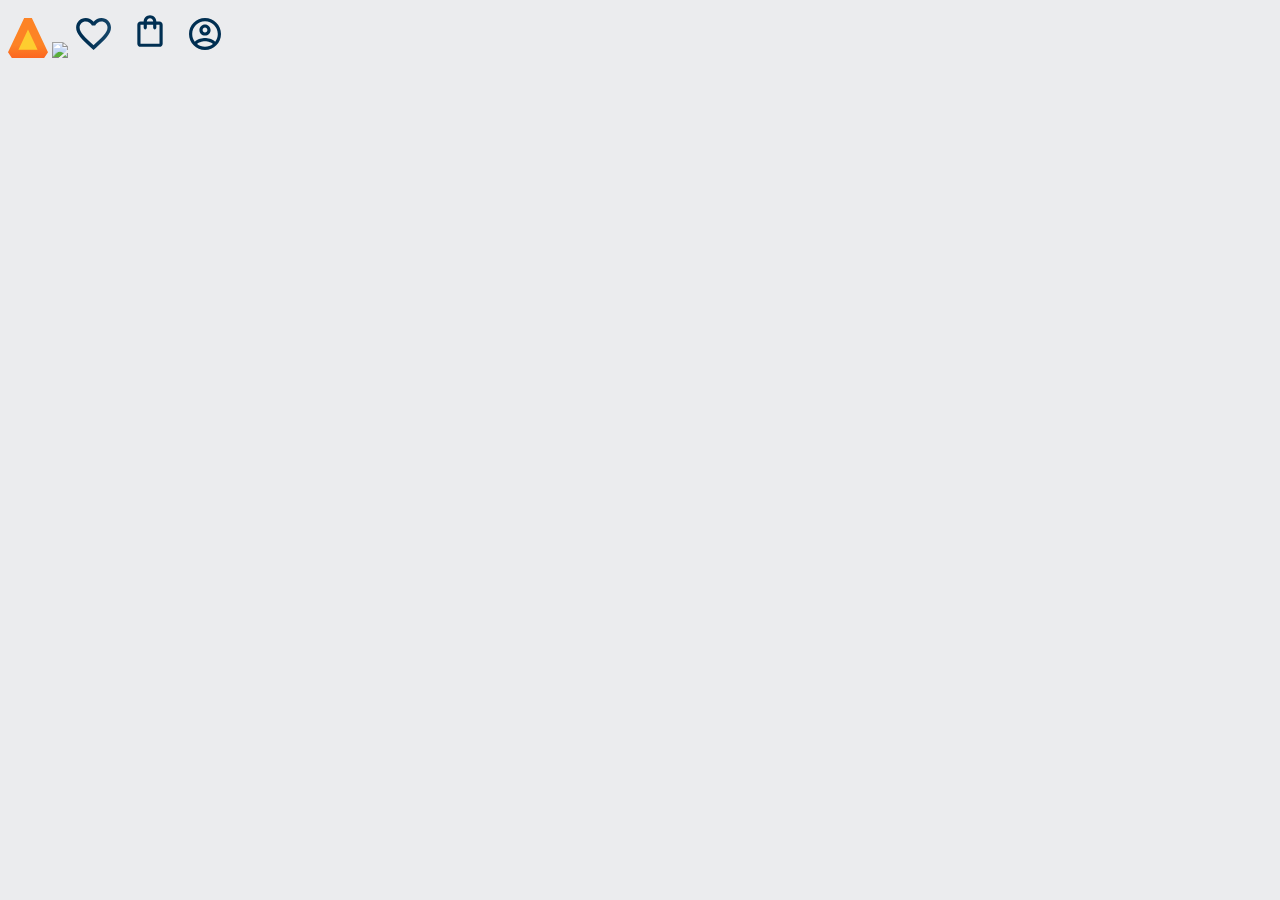
==== mobile-first-main/mobile-first-main/index.html @ c481ab5c "Add files via upload" ====
<!DOCTYPE html>
<html>
    <head>
        <meta charset="UTF-8">
        <meta name="viewport" content="width=device-width, initial-scale=1.0">
        <title>Alura Books</title>
        <link rel="stylesheet" href="styles.css">
        <link rel=”stylesheet” href=”reset.css”>
        

    </head>
    <body>
        <header class="cabeçalho">
            <span class=”cabeçalho__menu-hamburguer”></span>
            <img src="img/Logo.svg" alt=”Logo da Alurabooks”>
            <a href="#"><img src="img"
            <a href=”#”><img src="img/Favoritos.svg" alt=favoritos”></a>
            <a href=”#”><img src="img/Compras.svg" alt=”Carrinho de compras”></a>
            <a href=”#”><img src="img/Usuário.svg" alt=”Meu perfil”></a>


        </header>
        
        
        
    </body>
</html>
---- mobile-first-main/mobile-first-main/styles.css ----
@import url(“styles/header.css”);
:root {
    --cor-de-fundo: #EBECEE;
    --branco: #FFFFFF;
}
body {
    background-color: var(--cor-de-fundo);
}
.cabeçalho__menu-hamburguer {
    width: 24px;
    height: 24px;
    background-image: url(“../img/Menu.svg”);
    display: inline-block;
    }
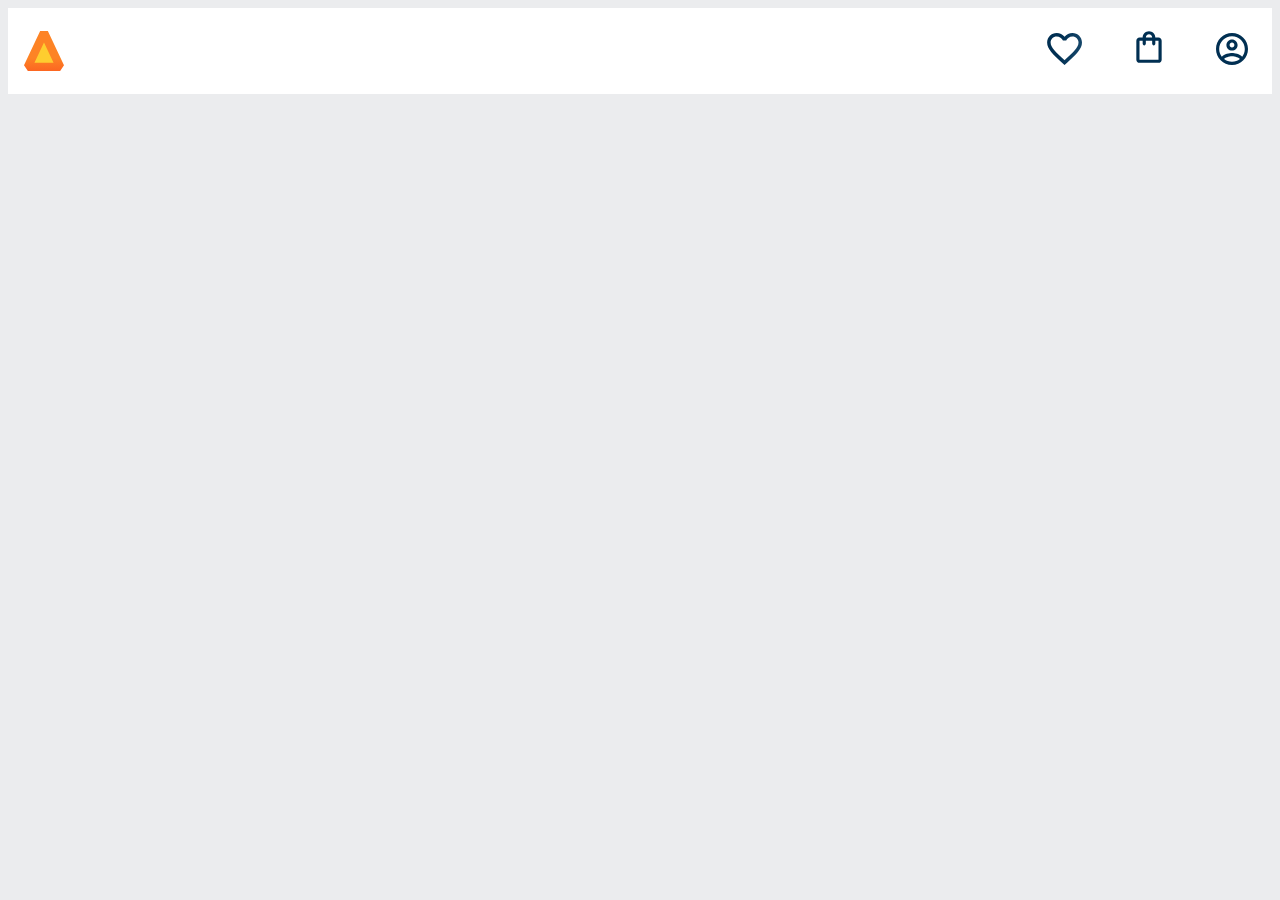
==== commit 28a3c4d3: "Add files via upload" ====
--- a/mobile-first-main/mobile-first-main/index.html
+++ b/mobile-first-main/mobile-first-main/index.html
@@ -6,18 +6,45 @@
         <title>Alura Books</title>
         <link rel="stylesheet" href="styles.css">
         <link rel=”stylesheet” href=”reset.css”>
+        <link rel=”preconnect” href=”https://fonts.googleapis.com”>
+        <link rel=”preconnect” href=”https://fonts.gstatic.com” crossorigin>
+<link href=”https://fonts.googleapis.com/
+css2?family=Poppins:wght@300;400;500;700&display=swap” rel=”stylesheet”>
         
-
     </head>
     <body>
         <header class="cabeçalho">
-            <span class=”cabeçalho__menu-hamburguer”></span>
-            <img src="img/Logo.svg" alt=”Logo da Alurabooks”>
-            <a href="#"><img src="img"
-            <a href=”#”><img src="img/Favoritos.svg" alt=favoritos”></a>
-            <a href=”#”><img src="img/Compras.svg" alt=”Carrinho de compras”></a>
-            <a href=”#”><img src="img/Usuário.svg" alt=”Meu perfil”></a>
-
+            <div class="container">
+                <input type="checkbox" id="menu" class="container__botao">
+                <label for="menu">
+                    <span class=”cabeçalho__menu-hamburguer” container__imagem></span>
+                </label>
+                <ul class="lista-menu">
+                    <li class="lista-menu__titulo">Categorias</li>
+                    <li class="lista-menu__item">
+                        <a href=”#” class=”lista-menu__link”>Programação</a>
+                    </li>
+                    <li class="lista-menu__item">
+                        <a href=”#” class=”lista-menu__link”>Front-end</a>
+                    </li>
+                    <li class="lista-menu__item">
+                        <a href=”#” class=”lista-menu__link”>Infraestrutura</a>
+                    </li>
+                    <li class="lista-menu__item">
+                        <a href=”#” class=”lista-menu__link”>Business</a>
+                    </li>
+                    <li class="lista-menu__item">
+                        <a href=”#” class=”lista-menu__link”>Design & UX</a>
+                    </li>
+                        
+                </ul>
+                <img src="img/Logo.svg" alt="Logo da Alurabooks" class="container__imagem">
+            </div>
+            <div class="container">
+            <a href=”#”><img src="img/Favoritos.svg" alt="favoritos" class="container__imagem"></a>
+            <a href=”#”><img src="img/Compras.svg" alt="Carrinho de compras" class="container__imagem"></a>
+            <a href=”#”><img src="img/Usuário.svg" alt="Meu perfil" class="container__imagem"></a>
+            </div>
 
         </header>
         
--- a/mobile-first-main/mobile-first-main/styles.css
+++ b/mobile-first-main/mobile-first-main/styles.css
@@ -1,14 +1,15 @@
-@import url(“styles/header.css”);
+@import url("styles/header.css");
 :root {
     --cor-de-fundo: #EBECEE;
     --branco: #FFFFFF;
+    --laranja: #EB9B00;
+    --azul-degrade: linear-gradient(97.54deg, #002F52 35.49%, #326589 165.37%);
+    --fonte-principal: "Poppins";
+
 }
 body {
     background-color: var(--cor-de-fundo);
+    font-family: var(--fonte-principal);
+    font-size: 16px;
+    font-weight: 400;
 }
-.cabeçalho__menu-hamburguer {
-    width: 24px;
-    height: 24px;
-    background-image: url(“../img/Menu.svg”);
-    display: inline-block;
-    }
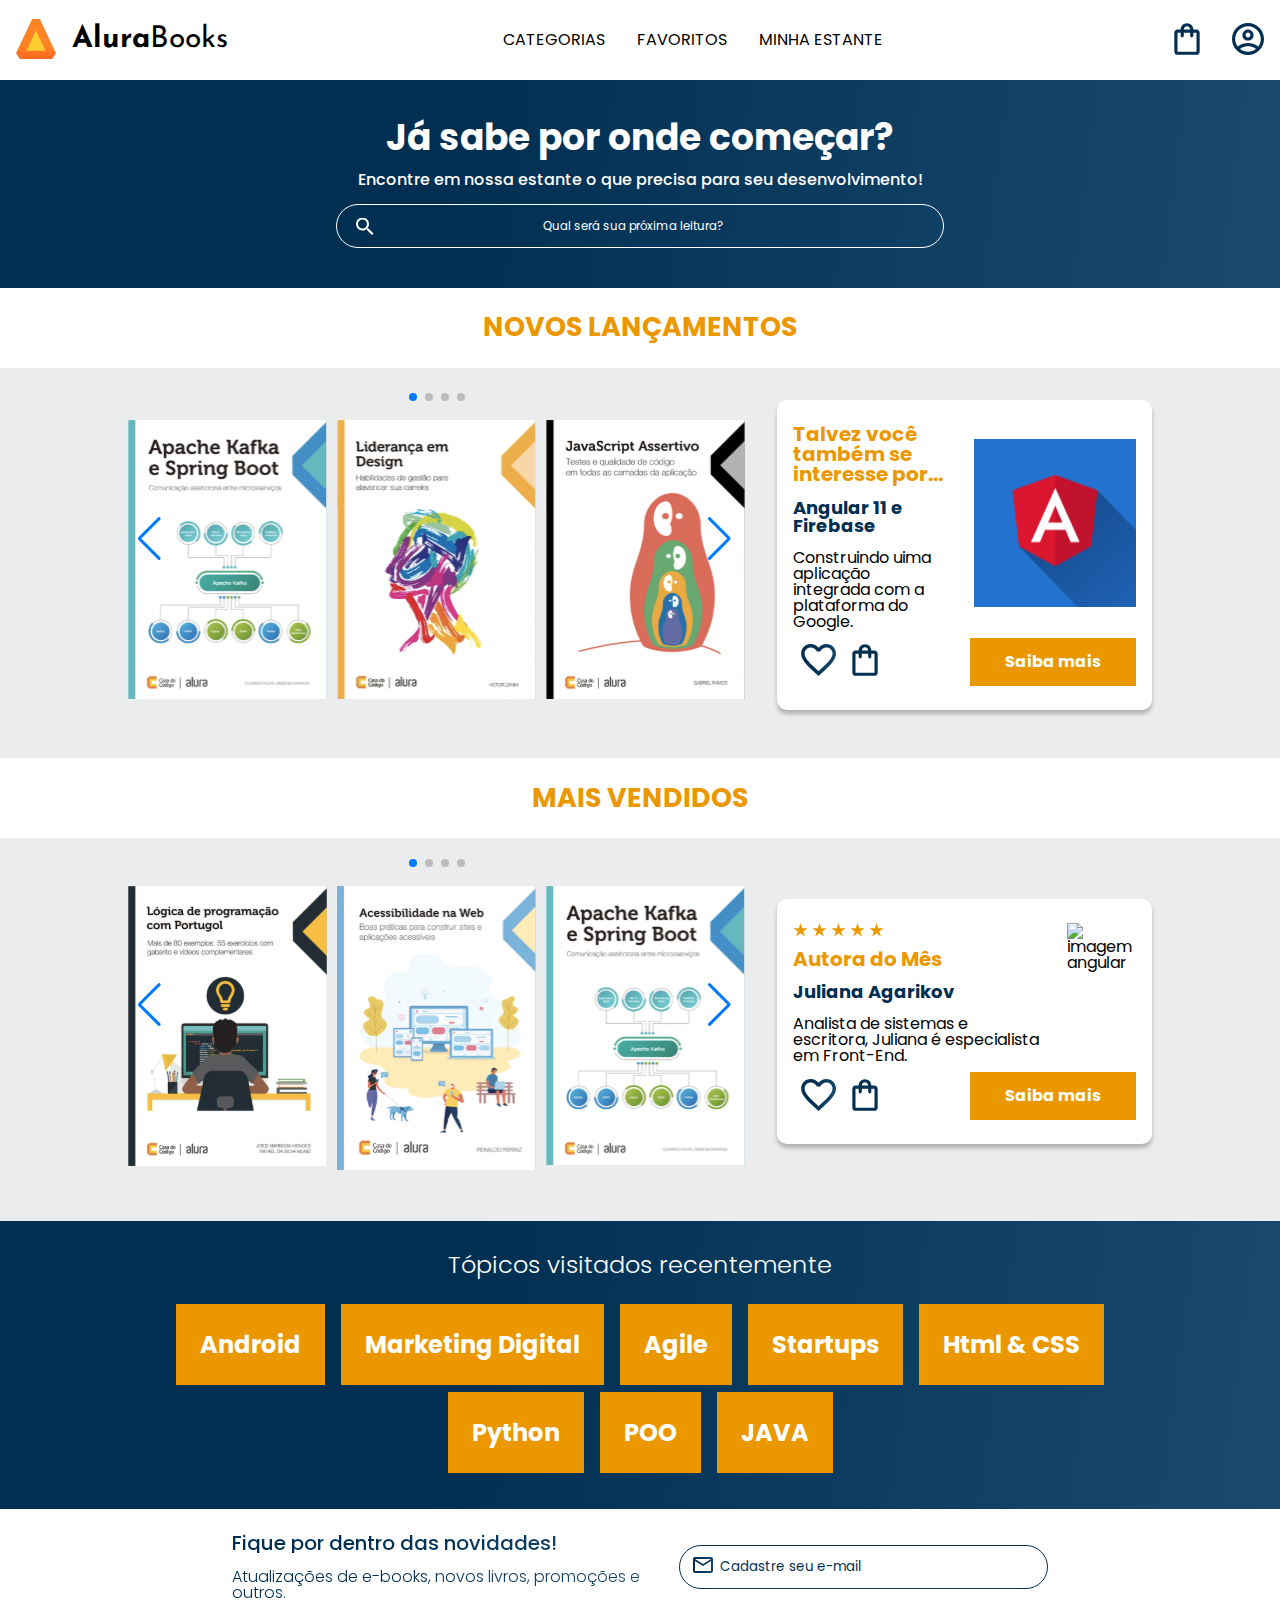
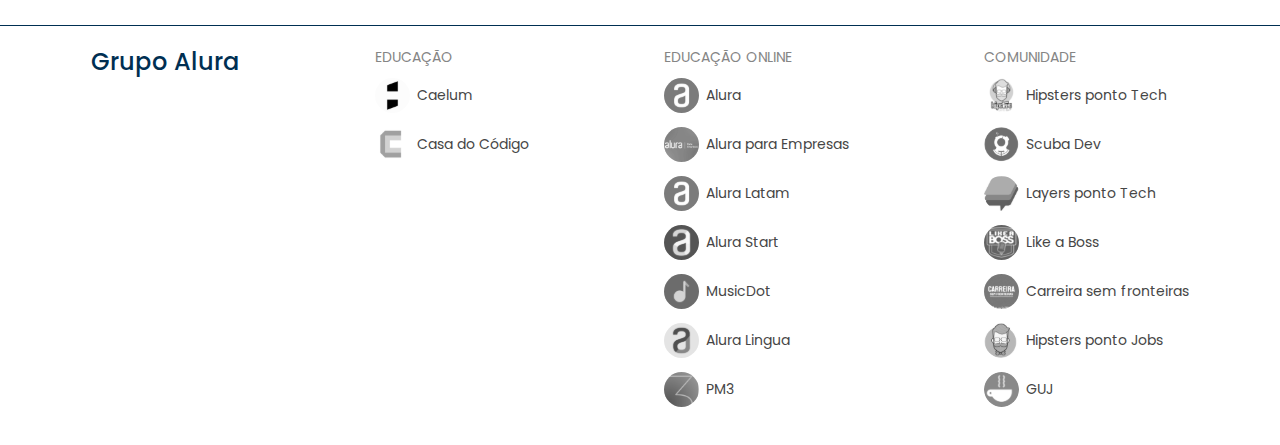
==== commit f4bf7788: "Add files via upload" ====
--- a/mobile-first-main/mobile-first-main/index.html
+++ b/mobile-first-main/mobile-first-main/index.html
@@ -1,54 +1,311 @@
 <!DOCTYPE html>
-<html>
+<html lang="pt-br">
     <head>
         <meta charset="UTF-8">
+        <meta http-equiv="X-UA-Compatible" content="IE=edge">
         <meta name="viewport" content="width=device-width, initial-scale=1.0">
+
+        <link rel="stylesheet" href="reset.css">
+
+        <link rel="preconnect" href="https://fonts.googleapis.com">
+        <link rel="preconnect" href="https://fonts.gstatic.com" crossorigin>
+        <link href="https://fonts.googleapis.com/css2?family=Poppins:wght@300;400;500;700&display=swap" rel="stylesheet">
+        <link href="https://fonts.googleapis.com/css2?family=Josefin+Sans:wght@400;700&display=swap" rel="stylesheet">
+
+       
+        <link rel="stylesheet" href="https://cdn.jsdelivr.net/npm/swiper@9/swiper-bundle.min.css"/>
+
+        <link rel="stylesheet" href="style.css">
+        <link rel="shortcut icon" href="img/favicon.ico" type="image/x-icon">
         <title>Alura Books</title>
-        <link rel="stylesheet" href="styles.css">
-        <link rel=”stylesheet” href=”reset.css”>
-        <link rel=”preconnect” href=”https://fonts.googleapis.com”>
-        <link rel=”preconnect” href=”https://fonts.gstatic.com” crossorigin>
-<link href=”https://fonts.googleapis.com/
-css2?family=Poppins:wght@300;400;500;700&display=swap” rel=”stylesheet”>
-        
     </head>
+
     <body>
-        <header class="cabeçalho">
+        <header class="cabecalho">
             <div class="container">
                 <input type="checkbox" id="menu" class="container__botao">
-                <label for="menu">
-                    <span class=”cabeçalho__menu-hamburguer” container__imagem></span>
+                <label for="menu" class="container__rotulo">
+                    <span class="cabecalho__menu-hamburguer container__imagem"></span>
                 </label>
-                <ul class="lista-menu">
+
+                <ul class="lista__menu">
                     <li class="lista-menu__titulo">Categorias</li>
                     <li class="lista-menu__item">
-                        <a href=”#” class=”lista-menu__link”>Programação</a>
-                    </li>
-                    <li class="lista-menu__item">
-                        <a href=”#” class=”lista-menu__link”>Front-end</a>
-                    </li>
-                    <li class="lista-menu__item">
-                        <a href=”#” class=”lista-menu__link”>Infraestrutura</a>
-                    </li>
-                    <li class="lista-menu__item">
-                        <a href=”#” class=”lista-menu__link”>Business</a>
-                    </li>
-                    <li class="lista-menu__item">
-                        <a href=”#” class=”lista-menu__link”>Design & UX</a>
-                    </li>
-                        
-                </ul>
-                <img src="img/Logo.svg" alt="Logo da Alurabooks" class="container__imagem">
-            </div>
+                        <a href="#" class="lista-menu__link">Programação</a></li>
+                    <li class="lista-menu__item">
+                        <a href="#" class="lista-menu__link">Front-end</a></li>
+                    <li class="lista-menu__item">
+                        <a href="#" class="lista-menu__link">Infraestrutura</a></li>
+                    <li class="lista-menu__item">
+                        <a href="#" class="lista-menu__link">Business</a></li>
+                    <li class="lista-menu__item">
+                        <a href="#" class="lista-menu__link">Design & UX</a></li>
+                </ul>    
+
+                <a href="#"><img class="container__imagem" src="img/Logo.svg" alt="logo alura books"></a>
+                <h1 class="container__titulo"><b class="container__titulo--negrito">Alura</b>Books</h1>
+            </div>
+
+            <ul class="opcoes">
+
+                <input type="checkbox" id="opcoes-menu" class="opcoes__botao">
+                <label for="opcoes-menu" class="opcoes__rotulo">
+                    <li class="opcoes__item">Categorias</li>
+                </label>
+
+                <ul class="lista__menu">
+                    <li class="lista-menu__item">
+                        <a href="#" class="lista-menu__link">Programação</a></li>
+                    <li class="lista-menu__item">
+                        <a href="#" class="lista-menu__link">Front-end</a></li>
+                    <li class="lista-menu__item">
+                        <a href="#" class="lista-menu__link">Infraestrutura</a></li>
+                    <li class="lista-menu__item">
+                        <a href="#" class="lista-menu__link">Business</a></li>
+                    <li class="lista-menu__item">
+                        <a href="#" class="lista-menu__link">Design & UX</a></li>
+                </ul>    
+
+                <li class="opcoes__item"><a href="#" class="opcoes__link">Favoritos</a></li>
+                <li class="opcoes__item"><a href="#" class="opcoes__link">Minha estante</a></li>
+            </ul>
+
             <div class="container">
-            <a href=”#”><img src="img/Favoritos.svg" alt="favoritos" class="container__imagem"></a>
-            <a href=”#”><img src="img/Compras.svg" alt="Carrinho de compras" class="container__imagem"></a>
-            <a href=”#”><img src="img/Usuário.svg" alt="Meu perfil" class="container__imagem"></a>
-            </div>
-
+                <a href="#" class="container__link">
+                    <img class="container__imagem container__imagem--coracao" src="img/Favoritos.svg" alt="Meus favoritos"></a>
+                <a href="#" class="container__link">
+                    <img class="container__imagem" src="img/Compras.svg" alt="Carrinho de compras">
+                    <p class="container__texto">Minha sacola</p>
+                </a>
+                <a href="#" class="container__link">
+                    <img class="container__imagem" src="img/Usuario.svg" alt="meu perfil">
+                    <p class="container__texto">Meu perfil</p>
+                </a>
+            </div>
         </header>
-        
-        
-        
+
+        <section class="banner">
+            <h2 class="banner__titulo">Já sabe por onde começar?</h2>
+            <p class="banner__texto">Encontre em nossa estante o que precisa para seu desenvolvimento!</p>
+            <input type="search" class="banner__pesquisa" placeholder="Qual será sua próxima leitura?">
+        </section>
+
+       
+        <section class="carrossel">
+            <h2 class="carrossel__titulo">Novos lançamentos</h2>
+
+           
+            <div class="carrossel__container">
+                
+                <div class="swiper">
+               
+                    <div class="swiper-pagination"></div>
+                  
+                    <div class="swiper-wrapper">
+                  
+                        <div class="swiper-slide"><img src="img/livros/ApacheKafka.svg" alt="livro sobre apache ApacheKafka"></div>
+                        <div class="swiper-slide"><img src="img/livros/Liderança.svg" alt="livro sobre liderança"></div>
+                        <div class="swiper-slide"><img src="img/livros/Javascript.svg" alt="livro sobre javascript"></div>
+                        <div class="swiper-slide"><img src="img/livros/Guia Front-end.svg" alt="livro sobre Front-end"></div>
+                        <div class="swiper-slide"><img src="img/livros/Portugol.svg" alt="livro sobre portugol"></div>
+                        <div class="swiper-slide"><img src="img/livros/Acessibilidade.svg" alt="livro sobre Acessibilidade web"></div>
+                    </div>
+                
+             
+                    <div class="swiper-button-prev"></div>
+                    <div class="swiper-button-next"></div>
+                </div>
+                
+                <div class="card">
+               
+                    <div class="card__descricao">
+                    
+                        <div class="descricao">
+                            <h3 class="descricao__titulo">Talvez você também se interesse por...</h3>
+                            <h2 class="descricao__titulo-livro">Angular 11 e Firebase</h2>
+                            <p class="descricao__texto">Construindo uima aplicação integrada com a plataforma do Google.</p>
+                        </div>
+                     
+                        <img src="img/angular.svg" alt="imagem angular" class="descricao__imagem">
+                    </div>
+                   
+                    <div class="card__botoes">
+                   
+                        <ul class="botoes">
+                            <li class="botoes__item"><img src="img/Favoritos.svg" alt="favoritos"></li>
+                            <li class="botoes__item"><img src="img/Compras.svg" alt="Adicionar no carrinho"></li>
+                        </ul>
+                 
+                        <a class="botoes__ancora" href="#">Saiba mais</a>
+                    </div>
+                </div>
+            </div>
+        </section>
+
+   
+        <section class="carrossel"> 
+            <h2 class="carrossel__titulo">Mais vendidos</h2>
+
+       
+            <div class="carrossel__container">
+                
+                <div class="swiper">
+                 
+                    <div class="swiper-pagination"></div>
+         
+                    <div class="swiper-wrapper">
+                     
+                        <div class="swiper-slide"><img src="img/livros/Portugol.svg" alt="livro sobre portugol"></div>
+                        <div class="swiper-slide"><img src="img/livros/Acessibilidade.svg" alt="livro sobre Acessibilidade web"></div>
+                        <div class="swiper-slide"><img src="img/livros/ApacheKafka.svg" alt="livro sobre apache ApacheKafka"></div>
+                        <div class="swiper-slide"><img src="img/livros/Liderança.svg" alt="livro sobre liderança"></div>
+                        <div class="swiper-slide"><img src="img/livros/Javascript.svg" alt="livro sobre javascript"></div>
+                        <div class="swiper-slide"><img src="img/livros/Guia Front-end.svg" alt="livro sobre Front-end"></div>
+                    </div>
+                
+           
+                    <div class="swiper-button-prev"></div>
+                    <div class="swiper-button-next"></div>
+                </div>
+                <div class="card">
+                
+                    <div class="card__descricao">
+                    
+                        <div class="descricao">
+                            <img class="estrelinhas" src="img/Estrelinhas.svg" alt="">
+                            <h3 class="descricao__titulo">Autora do Mês</h3>
+                            <h2 class="descricao__titulo-livro">Juliana Agarikov</h2>
+                            <p class="descricao__texto">Analista de sistemas e escritora, Juliana é especialista em Front-End.</p>
+                        </div>
+                      
+                        <img src="img/escritora.svg" alt="imagem angular" class="descricao__imagem">
+                    </div>
+                   
+                    <div class="card__botoes">
+                      
+                        <ul class="botoes">
+                            <li class="botoes__item"><img src="img/Favoritos.svg" alt="favoritos"></li>
+                            <li class="botoes__item"><img src="img/Compras.svg" alt="Adicionar no carrinho"></li>
+                        </ul>
+                 
+                        <a class="botoes__ancora" href="#">Saiba mais</a>
+                    </div>
+                </div>
+                
+            </div>
+        </section>
+
+        <section class="topicos">
+            <h2 class="topicos__titulo">Tópicos visitados recentemente</h2>
+            <ul class="topicos__lista">
+                <li class="topicos__item"><a class="topicos__link" href="#">Android</a></li>
+                <li class="topicos__item"><a class="topicos__link" href="#">Marketing Digital</a></li>
+                <li class="topicos__item"><a class="topicos__link" href="#">Agile</a></li>
+                <li class="topicos__item"><a class="topicos__link" href="#">Startups</a></li>
+                <li class="topicos__item"><a class="topicos__link" href="#">Html & CSS</a></li>
+                <li class="topicos__item"><a class="topicos__link" href="#">Python</a></li>
+                <li class="topicos__item"><a class="topicos__link" href="#">POO</a></li>
+                <li class="topicos__item"><a class="topicos__link" href="#">JAVA</a></li>
+            </ul>
+        </section>
+
+        <section class="contato">
+            <div class="contato__descricao">
+                <h2 class="contato__titulo">Fique por dentro das novidades!</h2>
+                <p class="contato__texto">Atualizações de e-books, novos livros, promoções e outros.</p>
+            </div>
+                <input type="email" class="contato__email" placeholder="Cadastre seu e-mail">
+        </section>
+
+        <footer class="rodape">
+            <h2 class="rodape__titulo">Grupo Alura</h2>
+            <ul class="lista__rodape">
+                <li class="lista__rodape-titulo">Educação</li>
+                <li class="lista__rodape-item">
+                    <img src="img/Caelum.svg" alt="Logo Caelum">
+                    <a class="lista__rodape-link" href="#">Caelum</a>
+                </li>
+                <li class="lista__rodape-item">
+                    <img src="img/CasaDoCodigo.svg" alt="Logo casa do codigo">
+                    <a class="lista__rodape-link" href="#">Casa do Código</a>
+                </li>
+            </ul>
+            
+            <ul class="lista__rodape">
+                <li class="lista__rodape-titulo">Educação Online</li>
+                <li class="lista__rodape-item">
+                    <img src="img/Alura.svg" alt="Logo Alura">
+                    <a class="lista__rodape-link" href="#">Alura</a>
+                </li>
+                <li class="lista__rodape-item">
+                    <img src="img/AluraEmpresas.svg" alt="Logo Alura para empresa">
+                    <a class="lista__rodape-link" href="#">Alura para Empresas</a>
+                </li>
+                <li class="lista__rodape-item">
+                    <img src="img/AluraLATAM.svg" alt="Logo Alura Latam">
+                    <a class="lista__rodape-link" href="#">Alura Latam</a>
+                </li>
+                <li class="lista__rodape-item">
+                    <img src="img/AluraStart.svg" alt="Logo Alura Start">
+                    <a class="lista__rodape-link" href="#">Alura Start</a>
+                </li>
+                <li class="lista__rodape-item">
+                    <img src="img/MusicDot.svg" alt="Logo MusicDot">
+                    <a class="lista__rodape-link" href="#">MusicDot</a>
+                </li>
+                <li class="lista__rodape-item">
+                    <img src="img/AluraLingua.svg" alt="Logo Alura Lingua">
+                    <a class="lista__rodape-link" href="#">Alura Lingua</a>
+                </li>
+                <li class="lista__rodape-item">
+                    <img src="img/PM3.svg" alt="Logo PM3">
+                    <a class="lista__rodape-link" href="#">PM3</a>
+                </li>
+            </ul>
+    
+            <ul class="lista__rodape">
+                <li class="lista__rodape-titulo">Comunidade</li>
+                <li class="lista__rodape-item">
+                    <img src="img/HipstersTech.svg" alt="Logo Hipster ponto tech">
+                    <a class="lista__rodape-link" href="#">Hipsters ponto Tech</a>
+                </li>
+                <li class="lista__rodape-item">
+                    <img src="img/ScubaDev.svg" alt="Logo ScubaDev">
+                    <a class="lista__rodape-link" href="#">Scuba Dev</a></li>
+                <li class="lista__rodape-item">
+                    <img src="img/LayersTech.svg" alt="Logo layers tech">
+                    <a class="lista__rodape-link" href="#">Layers ponto Tech</a></li>
+                <li class="lista__rodape-item">
+                    <img src="img/LikeABoss.svg" alt="Logo like a boss">
+                    <a class="lista__rodape-link" href="#">Like a Boss</a>
+                </li>
+                <li class="lista__rodape-item">
+                    <img src="img/CarreiraSemFronteira.svg" alt="Logo CarreiraSemFronteira">
+                    <a class="lista__rodape-link" href="#">Carreira sem fronteiras</a>
+                </li>
+                <li class="lista__rodape-item">
+                    <img src="img/HipstersJobs.svg" alt="Logo HipstersJobs">
+                    <a class="lista__rodape-link" href="#">Hipsters ponto Jobs</a>
+                </li>
+                <li class="lista__rodape-item">
+                    <img src="img/GUJ.svg" alt="Logo GUJ">
+                    <a class="lista__rodape-link" href="#">GUJ</a>
+                </li>
+            </ul>
+        </footer>
+
+        <script src="https://cdn.jsdelivr.net/npm/swiper@9/swiper-bundle.min.js"></script>
+        <script>
+            const swiper = new Swiper('.swiper', {
+            spaceBetween: 10,
+            slidesPerView:3,
+
+            pagination: {
+                el: '.swiper-pagination',
+                type: 'bullets',
+            },
+
+          });
+        </script>
     </body>
-</html>
+</html>--- a/mobile-first-main/mobile-first-main/style.css
+++ b/mobile-first-main/mobile-first-main/style.css
@@ -0,0 +1,28 @@
+@import url("styles/header.css");
+@import url("styles/banner.css");
+@import url("styles/carrossel.css");
+@import url("styles/topicos.css");
+@import url("styles/contato.css");
+@import url("styles/rodape.css");
+
+:root {
+    --cor-fundo:#EBECEE;
+    --branco: #ffffff;
+    --laranja: #eb9800;
+    --azul-gradiente: linear-gradient(97.54deg, #002F52 35.49%, #326589 165.37%);
+    --azul: #002F52;
+    --font-principal: "Poppins";
+    --font-secondary: "Josefin Sans";
+    --black: #000;
+    --cinza: #464646;
+    --cinza-claro: #858585;
+}
+
+body {
+    background-color: var(--cor-fundo);
+    font-family: var(--font-principal);
+    font-size: 1em;
+    font-weight: 400;
+}
+
+
